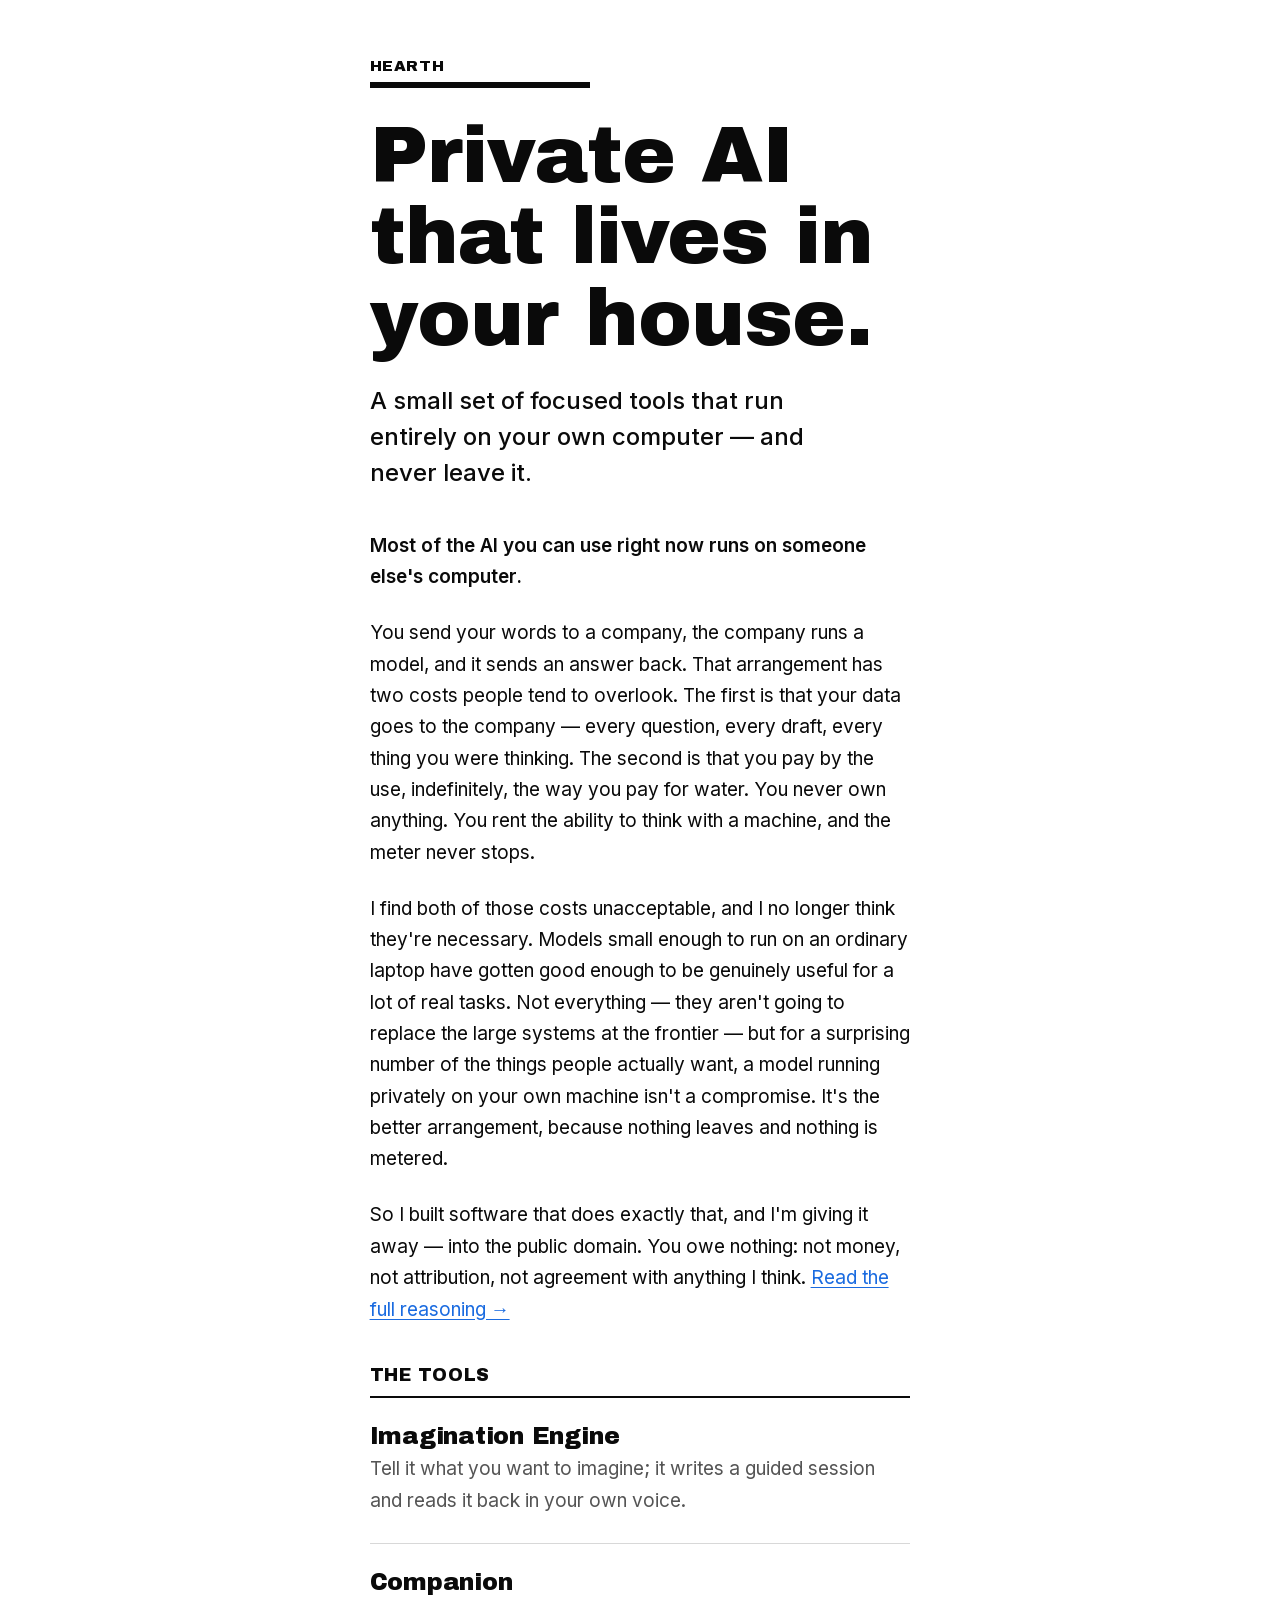
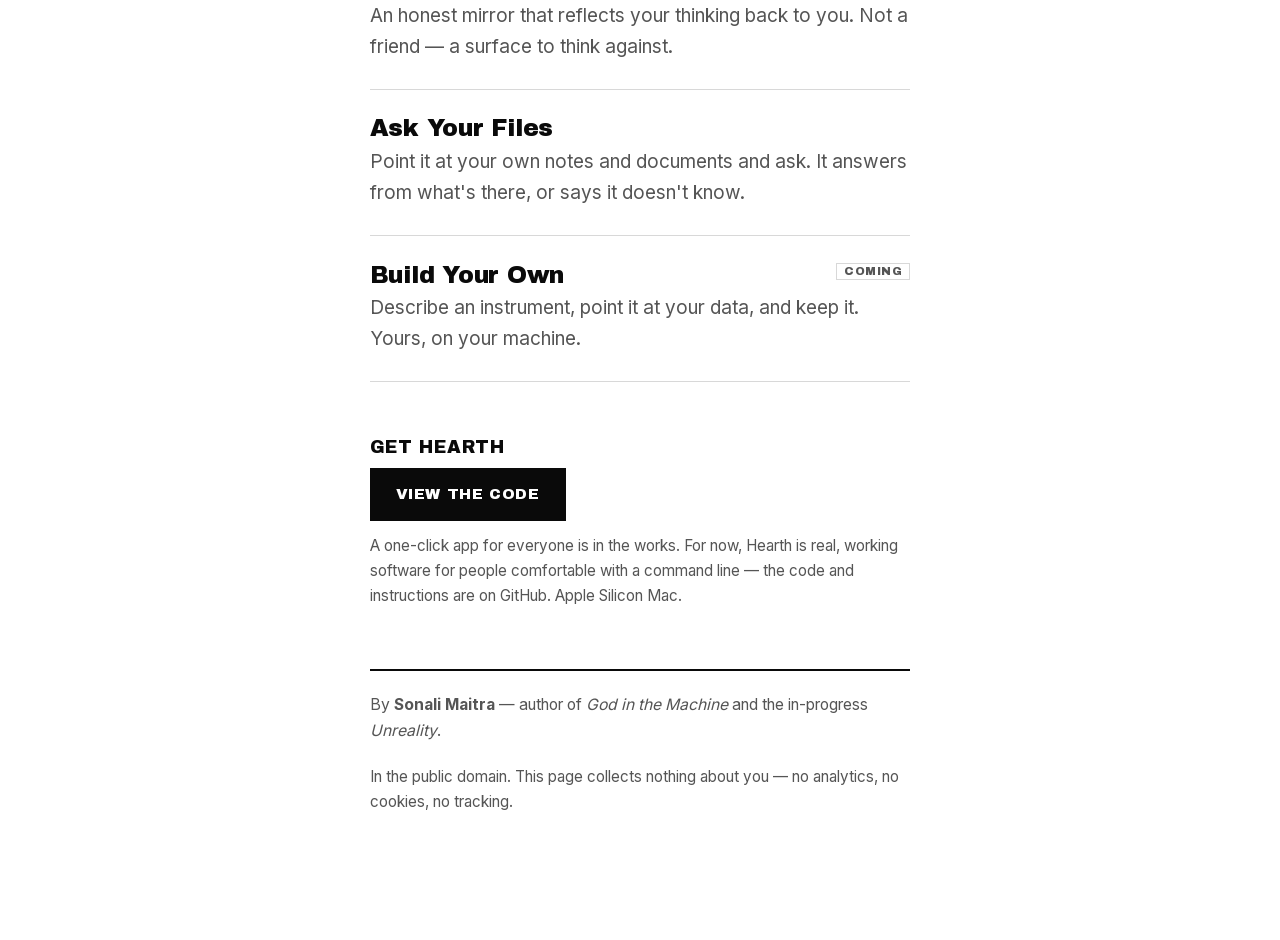
==== index.html @ bd95fdef "gh-pages branch: the public website at root (for GitHub Pages) GitHub Pages only serves from /(root)" ====
<!doctype html>
<html lang="en">
<head>
  <meta charset="utf-8">
  <meta name="viewport" content="width=device-width, initial-scale=1">
  <title>Hearth — private AI that lives in your house</title>
  <meta name="description" content="A small set of focused AI tools that run entirely on your own computer. Nothing is uploaded, metered, or sent anywhere. Public domain. By Sonali Maitra.">
  <meta property="og:title" content="Hearth">
  <meta property="og:description" content="Private AI that lives in your house and never leaves it.">
  <link rel="stylesheet" href="./hearth.css">
  <style>
    /* page-specific accents on top of the shared B&W theme */
    .lede { font-size: clamp(1.15rem, 2.4vw, 1.5rem); line-height: 1.5; max-width: 30ch;
      font-weight: 500; margin: 0 0 1.6em; }
    .essay p { max-width: 62ch; }
    .essay .standfirst { font-weight: 600; }
    .toolrow { border-top: 2px solid var(--ink); margin-top: 0.5em; }
    .t { border-bottom: 1px solid var(--faint); padding: 1.4em 0; }
    .t h3 { margin: 0 0 0.2em; } .t p { color: var(--dim); margin: 0; max-width: 60ch; }
    .t .tag { float: right; font-family: var(--display); font-size: 0.7rem; text-transform: uppercase;
      letter-spacing: 0.05em; color: var(--dim); border: 1px solid var(--faint); padding: 2px 7px; }
    .get { margin: 3em 0 1em; }
    .btn { display: inline-block; font-family: var(--display); text-transform: uppercase;
      letter-spacing: 0.04em; font-size: 0.95rem; padding: 14px 26px; background: var(--ink);
      color: var(--paper); text-decoration: none; }
    .btn:hover { background: var(--paper); color: var(--ink); box-shadow: inset 0 0 0 1.5px var(--ink); }
    .get .nb { color: var(--dim); font-size: 0.95rem; margin-top: 0.8em; }
    .byline { color: var(--dim); font-size: 0.98rem; }
    .byline em { font-style: italic; }
  </style>
</head>
<body>
  <div class="narrow">

    <p class="kicker">Hearth</p>
    <hr class="rule">
    <h1>Private AI that lives in your house.</h1>
    <p class="lede">A small set of focused tools that run entirely on your own computer — and never leave it.</p>

    <div class="essay">
      <p class="standfirst">Most of the AI you can use right now runs on someone else's computer.</p>
      <p>You send your words to a company, the company runs a model, and it sends an answer back. That arrangement has two costs people tend to overlook. The first is that your data goes to the company — every question, every draft, every thing you were thinking. The second is that you pay by the use, indefinitely, the way you pay for water. You never own anything. You rent the ability to think with a machine, and the meter never stops.</p>
      <p>I find both of those costs unacceptable, and I no longer think they're necessary. Models small enough to run on an ordinary laptop have gotten good enough to be genuinely useful for a lot of real tasks. Not everything — they aren't going to replace the large systems at the frontier — but for a surprising number of the things people actually want, a model running privately on your own machine isn't a compromise. It's the better arrangement, because nothing leaves and nothing is metered.</p>
      <p>So I built software that does exactly that, and I'm giving it away — into the public domain. You owe nothing: not money, not attribution, not agreement with anything I think. <a href="https://github.com/tsonali/hearth/blob/main/MANIFESTO.md">Read the full reasoning →</a></p>
    </div>

    <h2>The Tools</h2>
    <div class="toolrow">
      <div class="t"><h3>Imagination Engine</h3><p>Tell it what you want to imagine; it writes a guided session and reads it back in your own voice.</p></div>
      <div class="t"><h3>Companion</h3><p>An honest mirror that reflects your thinking back to you. Not a friend — a surface to think against.</p></div>
      <div class="t"><h3>Ask Your Files</h3><p>Point it at your own notes and documents and ask. It answers from what's there, or says it doesn't know.</p></div>
      <div class="t"><h3>Build Your Own <span class="tag">Coming</span></h3><p>Describe an instrument, point it at your data, and keep it. Yours, on your machine.</p></div>
    </div>

    <div class="get">
      <h2>Get Hearth</h2>
      <a class="btn" href="https://github.com/tsonali/hearth">View the code</a>
      <p class="nb">A one-click app for everyone is in the works. For now, Hearth is real, working software for people comfortable with a command line — the code and instructions are on GitHub. Apple Silicon Mac.</p>
    </div>

    <div class="foot">
      <p class="byline">By <strong>Sonali Maitra</strong> — author of <em>God in the Machine</em> and the in-progress <em>Unreality</em>.</p>
      In the public domain. This page collects nothing about you — no analytics, no cookies, no tracking.
    </div>

  </div>
</body>
</html>
---- hearth.css ----
/* Hearth — black & white editorial theme.
   Serious, purpose-driven, institutional (ref: BU Tanglewood Lifebook).
   Big bold mixed-case headlines (Archivo Black), caps for labels/nav, clean
   humanist body (Inter), lots of whitespace, pure black on pure white. */

@font-face { font-family: 'Archivo Black'; src: url('./fonts/archivo-black-latin.woff2') format('woff2');
  font-weight: 400; font-display: swap; }
@font-face { font-family: 'Inter'; src: url('./fonts/inter-var-latin.woff2') format('woff2');
  font-weight: 100 900; font-display: swap; }

:root {
  --ink: #0a0a0a;
  --paper: #ffffff;
  --dim: #555555;
  --rule: #0a0a0a;
  --faint: #d8d8d8;
  --link: #1a6be0;          /* the single restrained accent, like the reference */
  --display: 'Archivo Black', 'Arial Black', sans-serif;
  --body: 'Inter', -apple-system, 'Helvetica Neue', Arial, sans-serif;
  --pad-x: 7vw;
}

* { box-sizing: border-box; }
html { -webkit-font-smoothing: antialiased; }
body {
  margin: 0; background: var(--paper); color: var(--ink);
  font-family: var(--body); font-size: 19px; line-height: 1.65;
  font-weight: 400;
}

h1, h2, h3 { font-family: var(--display); font-weight: 400; line-height: 1.02;
  letter-spacing: -0.01em; }
h1 { font-size: clamp(2.6rem, 7vw, 5rem); margin: 0 0 0.3em; }
h2 { font-size: 1.1rem; text-transform: uppercase; letter-spacing: 0.04em;
  margin: 2.4em 0 0.6em; }
h3 { font-size: 1.5rem; margin: 0 0 0.35em; }

p { margin: 0 0 1.3em; max-width: 60ch; }
em, i { font-style: italic; }
a { color: var(--link); text-decoration: underline; text-underline-offset: 3px; }
a:hover { color: var(--ink); }

.kicker { font-family: var(--display); text-transform: uppercase;
  letter-spacing: 0.04em; font-size: 0.95rem; color: var(--ink); margin: 0 0 0.2em; }
.rule { border: 0; border-top: 6px solid var(--rule); margin: 0 0 1.4em; max-width: 220px; }
.dim { color: var(--dim); }

/* layout */
.wrap { max-width: 1100px; margin: 0 auto; padding: 6vh var(--pad-x) 12vh; }
.narrow { max-width: 720px; margin: 0 auto; padding: 6vh var(--pad-x) 14vh; }
.home { display: inline-block; font-family: var(--display); text-transform: uppercase;
  font-size: 0.85rem; letter-spacing: 0.04em; color: var(--ink); text-decoration: none;
  margin-bottom: 2.5em; }
.home:hover { color: var(--link); }

/* tool index (hub) — an institutional list, not gimmick cards */
.tools { border-top: 2px solid var(--rule); margin-top: 2.5em; }
.tool { display: block; border-bottom: 1px solid var(--faint); padding: 1.5em 0;
  color: var(--ink); text-decoration: none; }
.tool:hover { background: #fafafa; }
.tool h3 { text-transform: none; }
.tool p { color: var(--dim); margin: 0; font-size: 1.02rem; }
.tool.disabled { opacity: 0.45; pointer-events: none; }
.tool .tag { float: right; font-family: var(--display); font-size: 0.7rem;
  text-transform: uppercase; letter-spacing: 0.05em; color: var(--dim);
  border: 1px solid var(--faint); padding: 2px 7px; }

/* chat / qa surfaces */
.note { border-left: 3px solid var(--ink); padding: 0.4em 0 0.4em 1.1em;
  margin: 1.6em 0 2.2em; color: var(--dim); font-size: 1.02rem; max-width: 60ch; }
.note strong { color: var(--ink); }
.row { display: flex; gap: 12px; margin: 1em 0; }
input[type=text], #box, #q, #path {
  flex: 1; font-family: var(--body); font-size: 1.05rem; padding: 12px 14px;
  border: 1.5px solid var(--ink); background: var(--paper); color: var(--ink); }
input:focus { outline: 2px solid var(--ink); outline-offset: -1px; }
button { font-family: var(--display); text-transform: uppercase; font-size: 0.85rem;
  letter-spacing: 0.04em; padding: 12px 22px; background: var(--ink); color: var(--paper);
  border: 1.5px solid var(--ink); cursor: pointer; }
button:hover { background: var(--paper); color: var(--ink); }
button:disabled { background: var(--faint); border-color: var(--faint); color: #fff; cursor: default; }

#log { margin-top: 1.5em; }
.msg, .a { white-space: pre-wrap; line-height: 1.6; margin: 0 0 1.4em; }
.you, .q { font-weight: 600; }
.you::before { content: "YOU — "; font-family: var(--display); font-size: 0.72rem;
  letter-spacing: 0.05em; color: var(--dim); }
.q::before { content: "Q — "; font-family: var(--display); font-size: 0.72rem; color: var(--dim); }
.think { color: var(--dim); font-style: italic; }
.src { color: var(--dim); font-size: 0.85rem; margin-top: -0.8em; margin-bottom: 1.6em;
  text-transform: uppercase; letter-spacing: 0.03em; }

.foot { margin-top: 4em; border-top: 2px solid var(--rule); padding-top: 1.4em;
  color: var(--dim); font-size: 0.95rem; }
.foot a { color: var(--dim); }
.foot a:hover { color: var(--ink); }
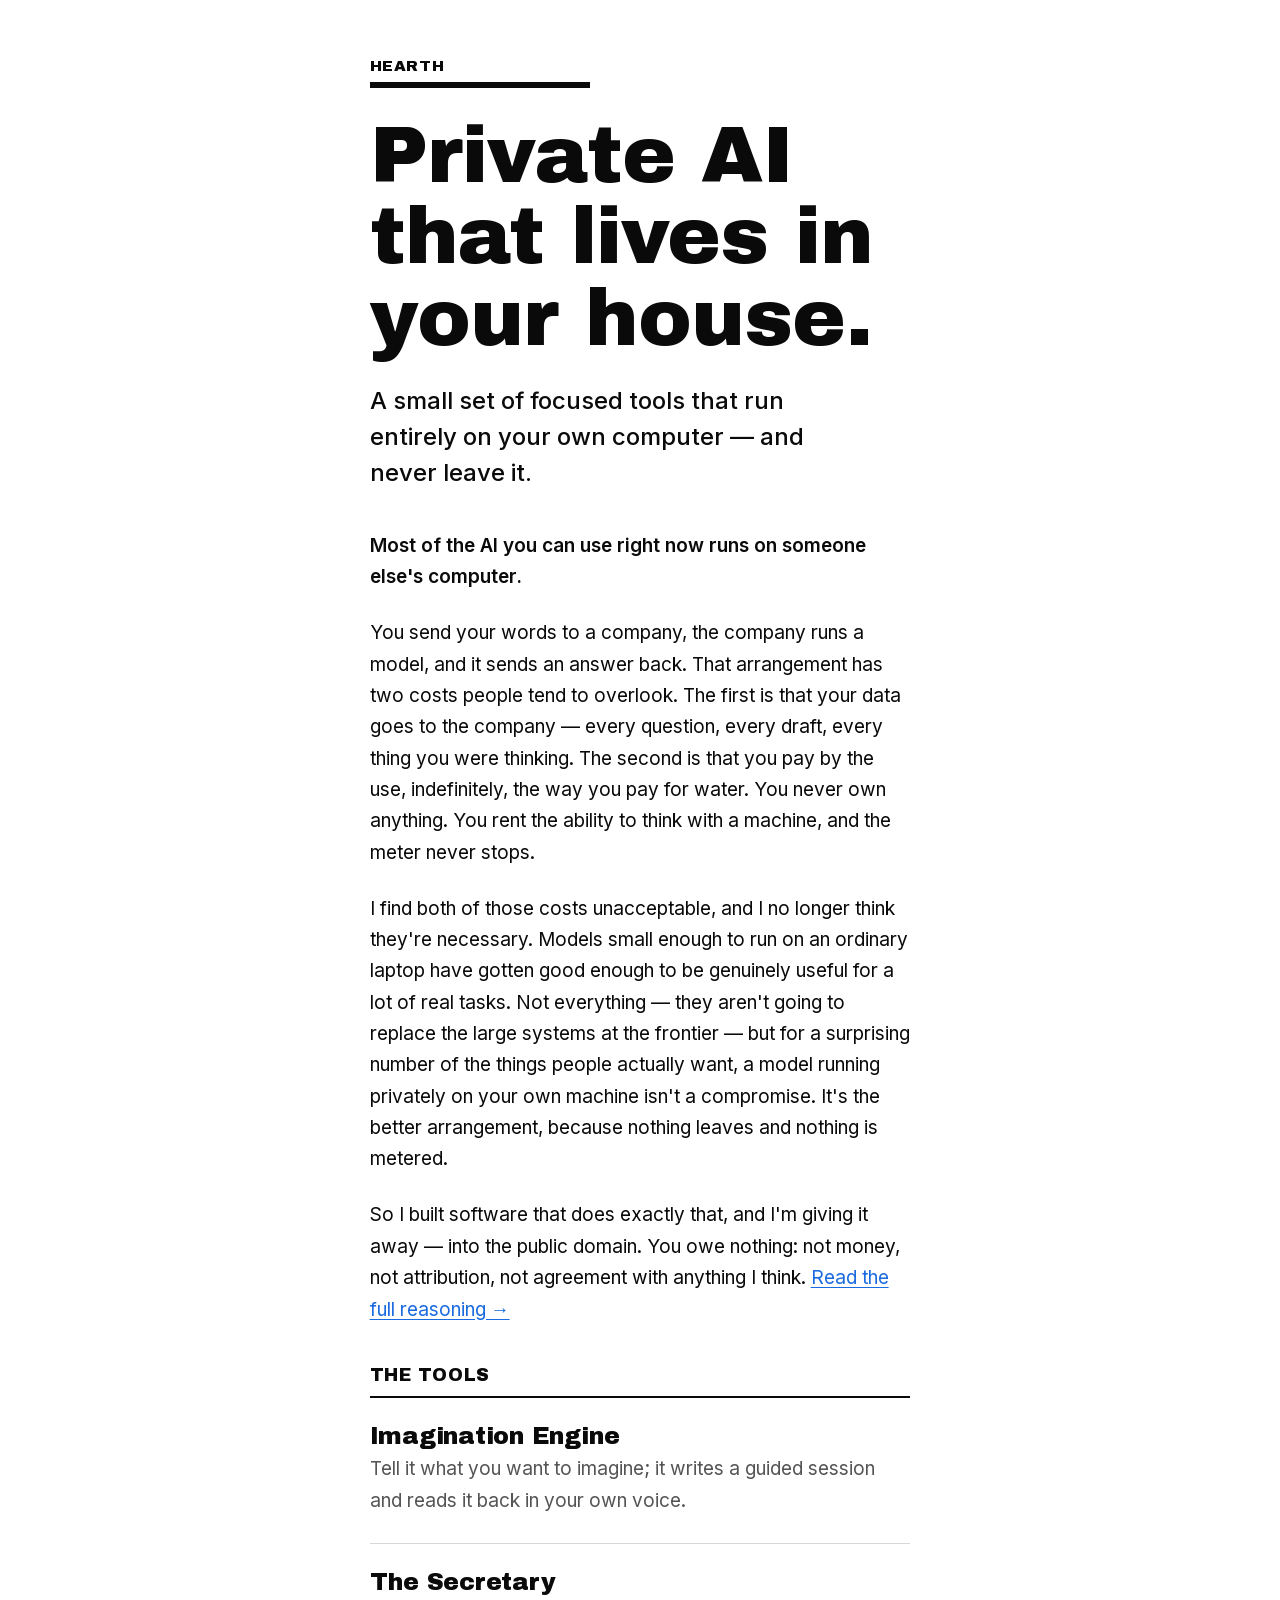
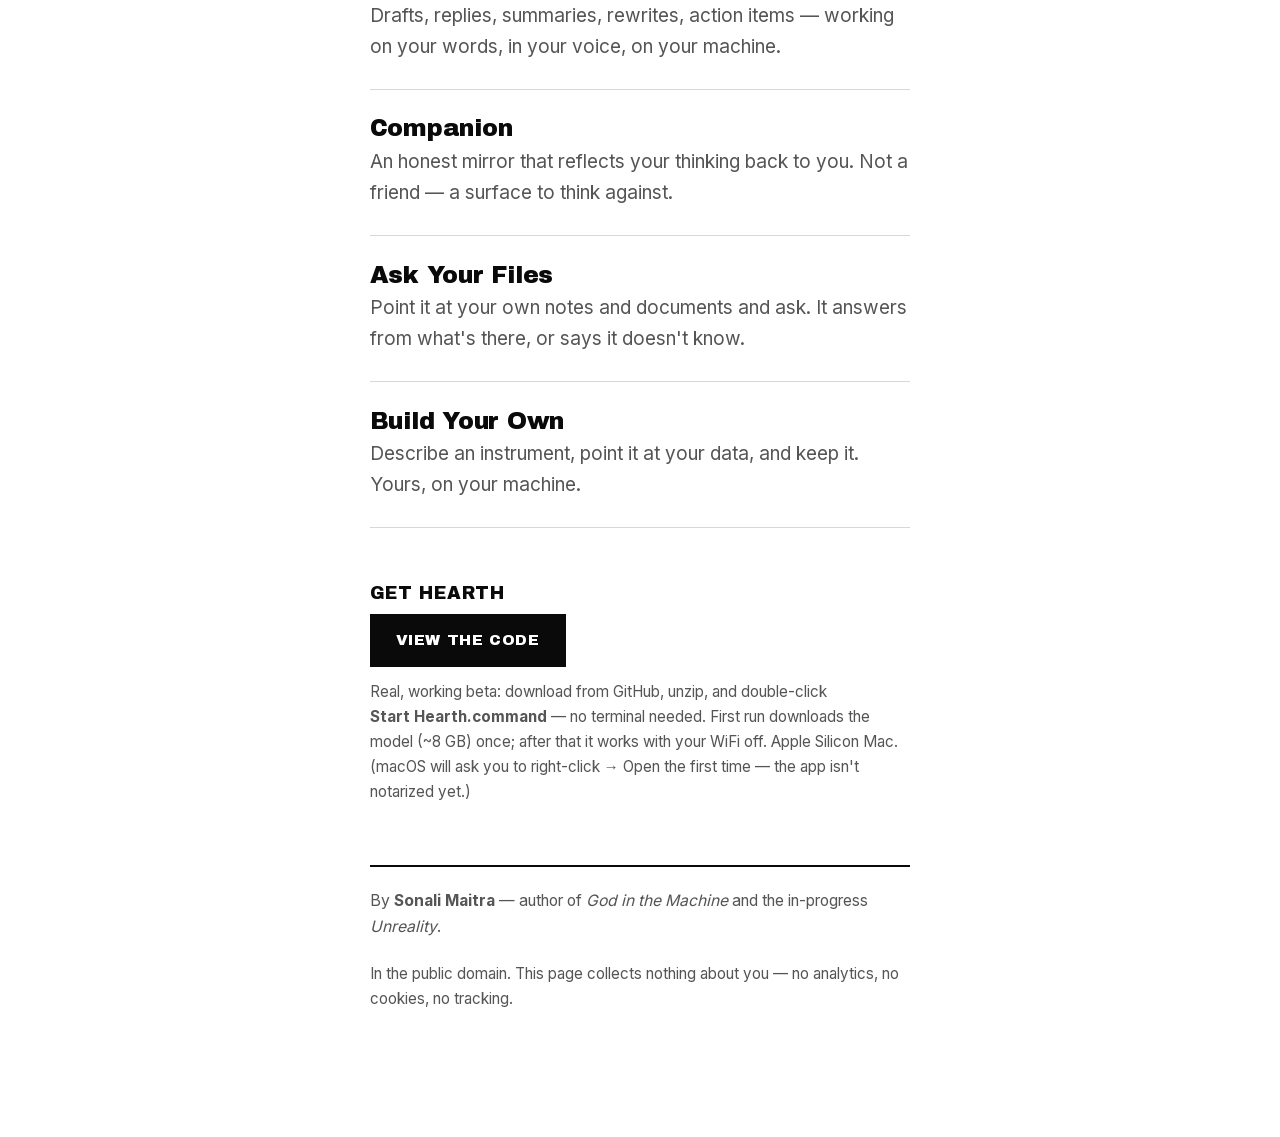
==== commit ebd8c394: "site: all five tools (Secretary added), Build Your Own shipped, honest double-click install Co-Autho" ====
--- a/index.html
+++ b/index.html
@@ -47,15 +47,16 @@
     <h2>The Tools</h2>
     <div class="toolrow">
       <div class="t"><h3>Imagination Engine</h3><p>Tell it what you want to imagine; it writes a guided session and reads it back in your own voice.</p></div>
+      <div class="t"><h3>The Secretary</h3><p>Drafts, replies, summaries, rewrites, action items — working on your words, in your voice, on your machine.</p></div>
       <div class="t"><h3>Companion</h3><p>An honest mirror that reflects your thinking back to you. Not a friend — a surface to think against.</p></div>
       <div class="t"><h3>Ask Your Files</h3><p>Point it at your own notes and documents and ask. It answers from what's there, or says it doesn't know.</p></div>
-      <div class="t"><h3>Build Your Own <span class="tag">Coming</span></h3><p>Describe an instrument, point it at your data, and keep it. Yours, on your machine.</p></div>
+      <div class="t"><h3>Build Your Own</h3><p>Describe an instrument, point it at your data, and keep it. Yours, on your machine.</p></div>
     </div>
 
     <div class="get">
       <h2>Get Hearth</h2>
       <a class="btn" href="https://github.com/tsonali/hearth">View the code</a>
-      <p class="nb">A one-click app for everyone is in the works. For now, Hearth is real, working software for people comfortable with a command line — the code and instructions are on GitHub. Apple Silicon Mac.</p>
+      <p class="nb">Real, working beta: download from GitHub, unzip, and double-click <strong>Start&nbsp;Hearth.command</strong> — no terminal needed. First run downloads the model (~8&nbsp;GB) once; after that it works with your WiFi off. Apple Silicon Mac. (macOS will ask you to right-click&nbsp;→&nbsp;Open the first time — the app isn't notarized yet.)</p>
     </div>
 
     <div class="foot">
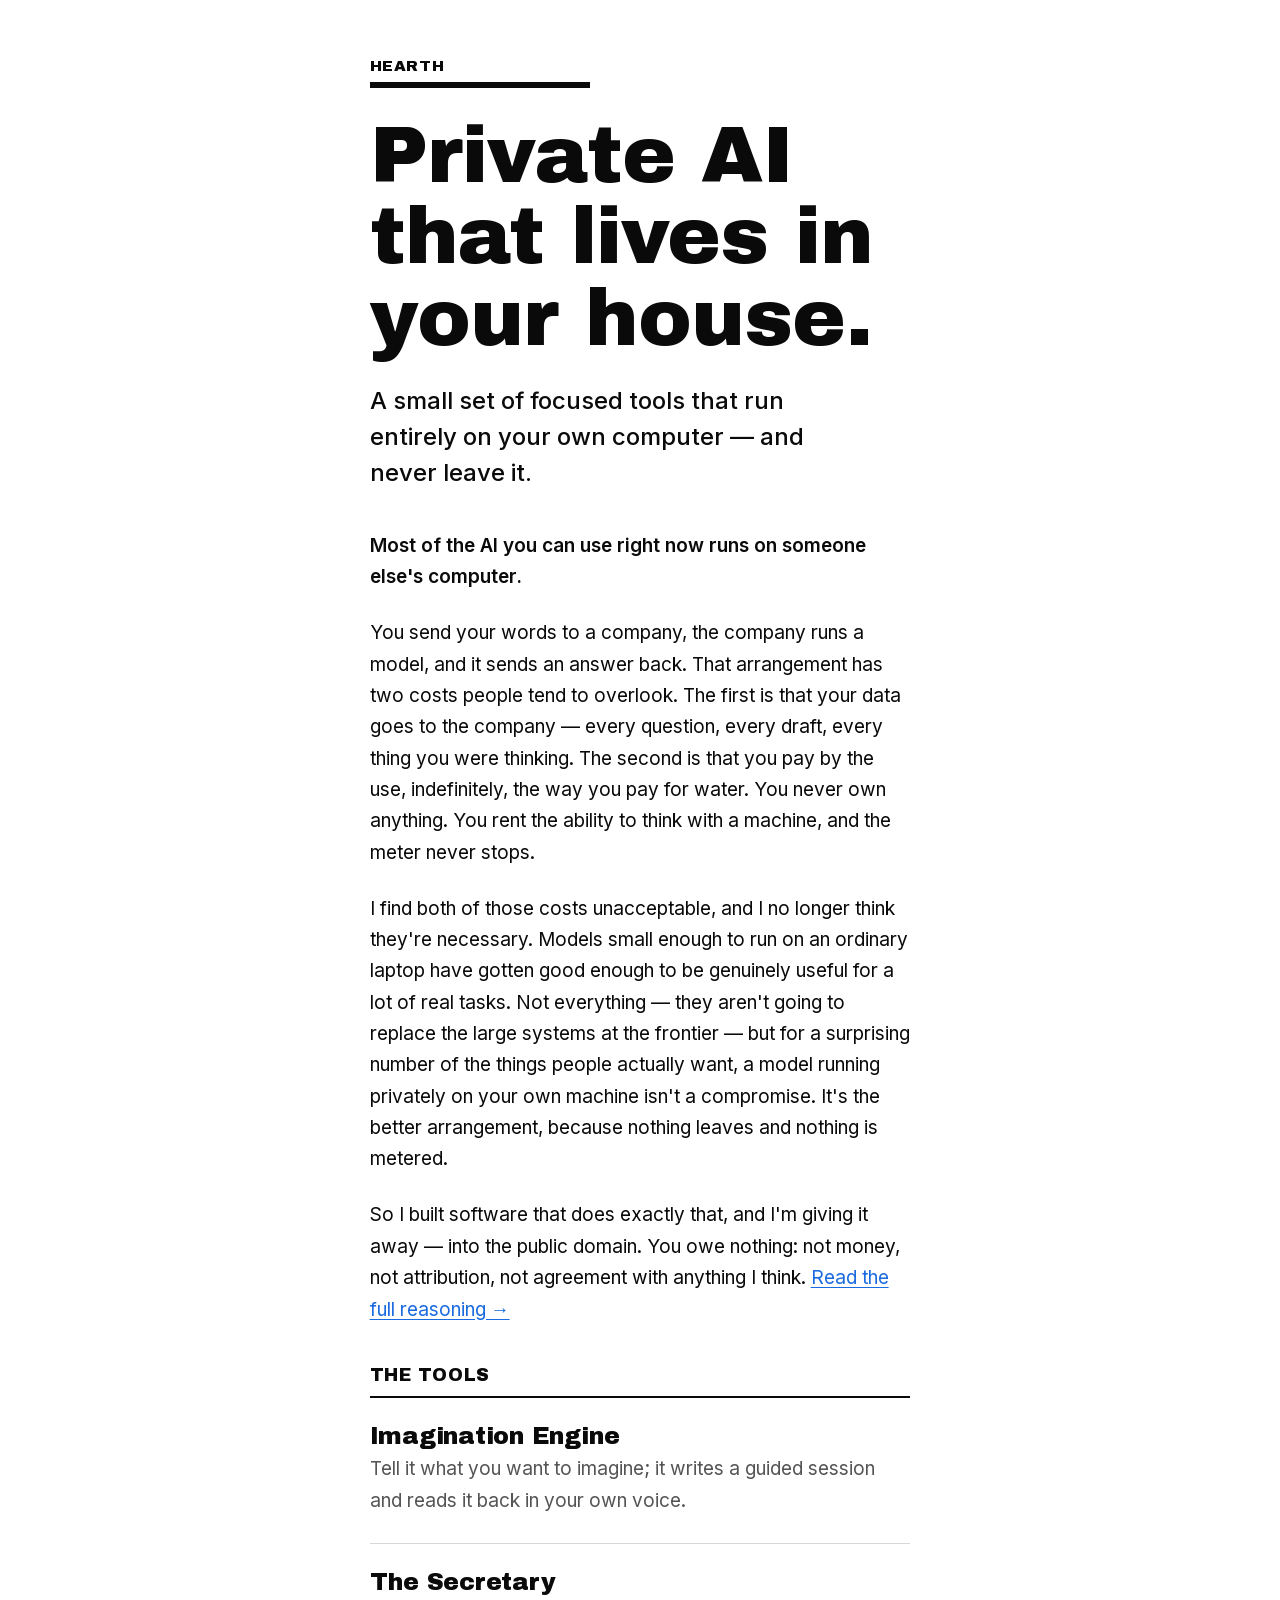
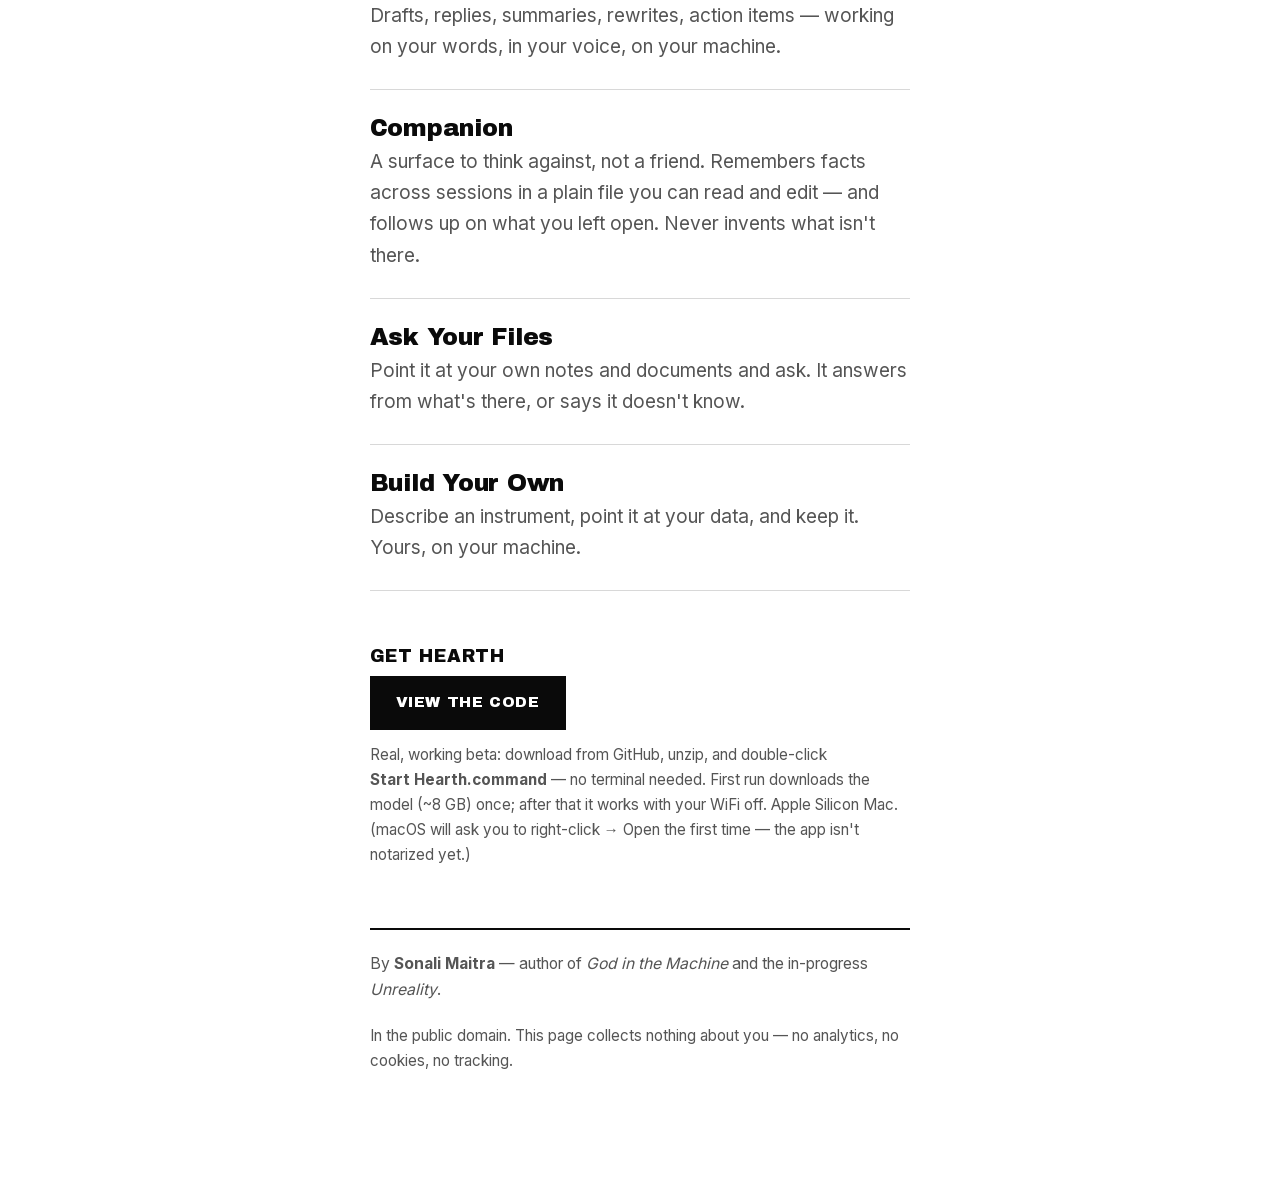
==== commit 7a34b62f: "site: update Companion description (vital-facts + open threads) + add Build Your Own tool" ====
--- a/index.html
+++ b/index.html
@@ -48,7 +48,7 @@
     <div class="toolrow">
       <div class="t"><h3>Imagination Engine</h3><p>Tell it what you want to imagine; it writes a guided session and reads it back in your own voice.</p></div>
       <div class="t"><h3>The Secretary</h3><p>Drafts, replies, summaries, rewrites, action items — working on your words, in your voice, on your machine.</p></div>
-      <div class="t"><h3>Companion</h3><p>An honest mirror that reflects your thinking back to you. Not a friend — a surface to think against.</p></div>
+      <div class="t"><h3>Companion</h3><p>A surface to think against, not a friend. Remembers facts across sessions in a plain file you can read and edit — and follows up on what you left open. Never invents what isn't there.</p></div>
       <div class="t"><h3>Ask Your Files</h3><p>Point it at your own notes and documents and ask. It answers from what's there, or says it doesn't know.</p></div>
       <div class="t"><h3>Build Your Own</h3><p>Describe an instrument, point it at your data, and keep it. Yours, on your machine.</p></div>
     </div>
